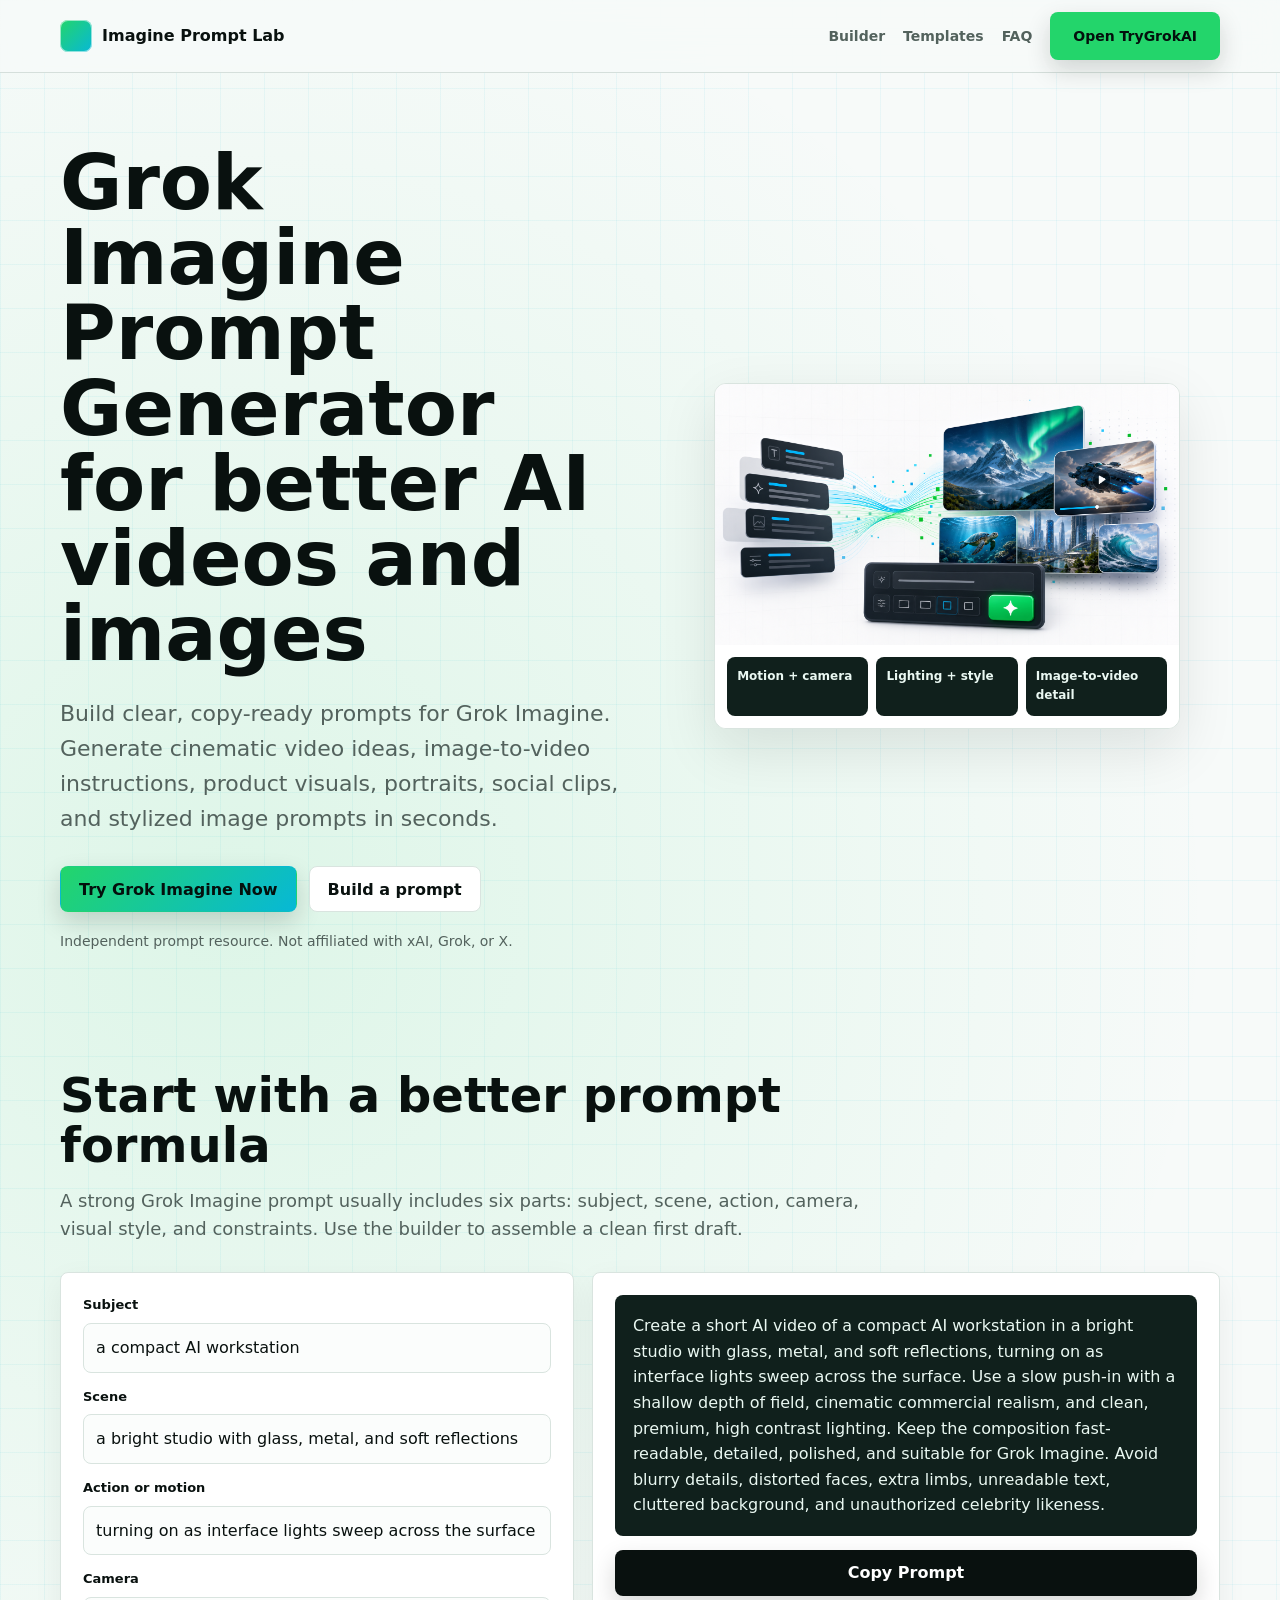
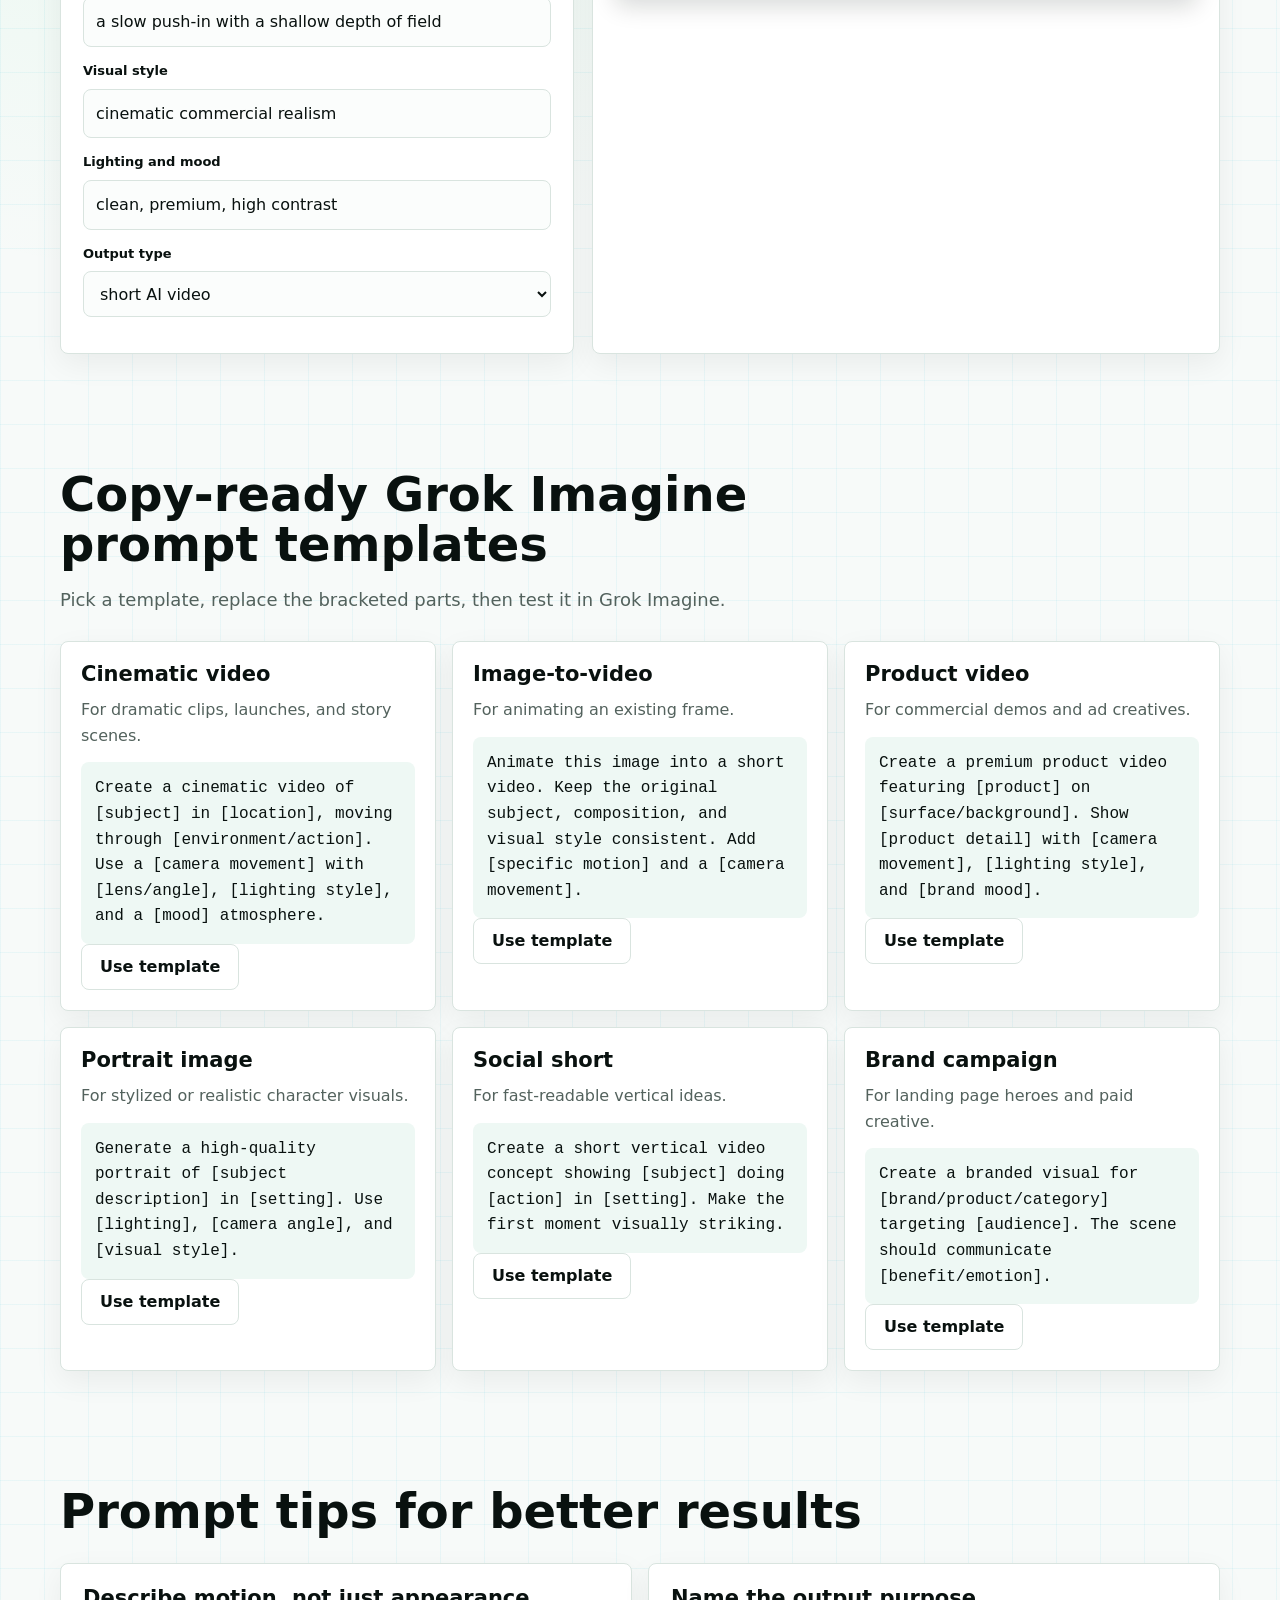
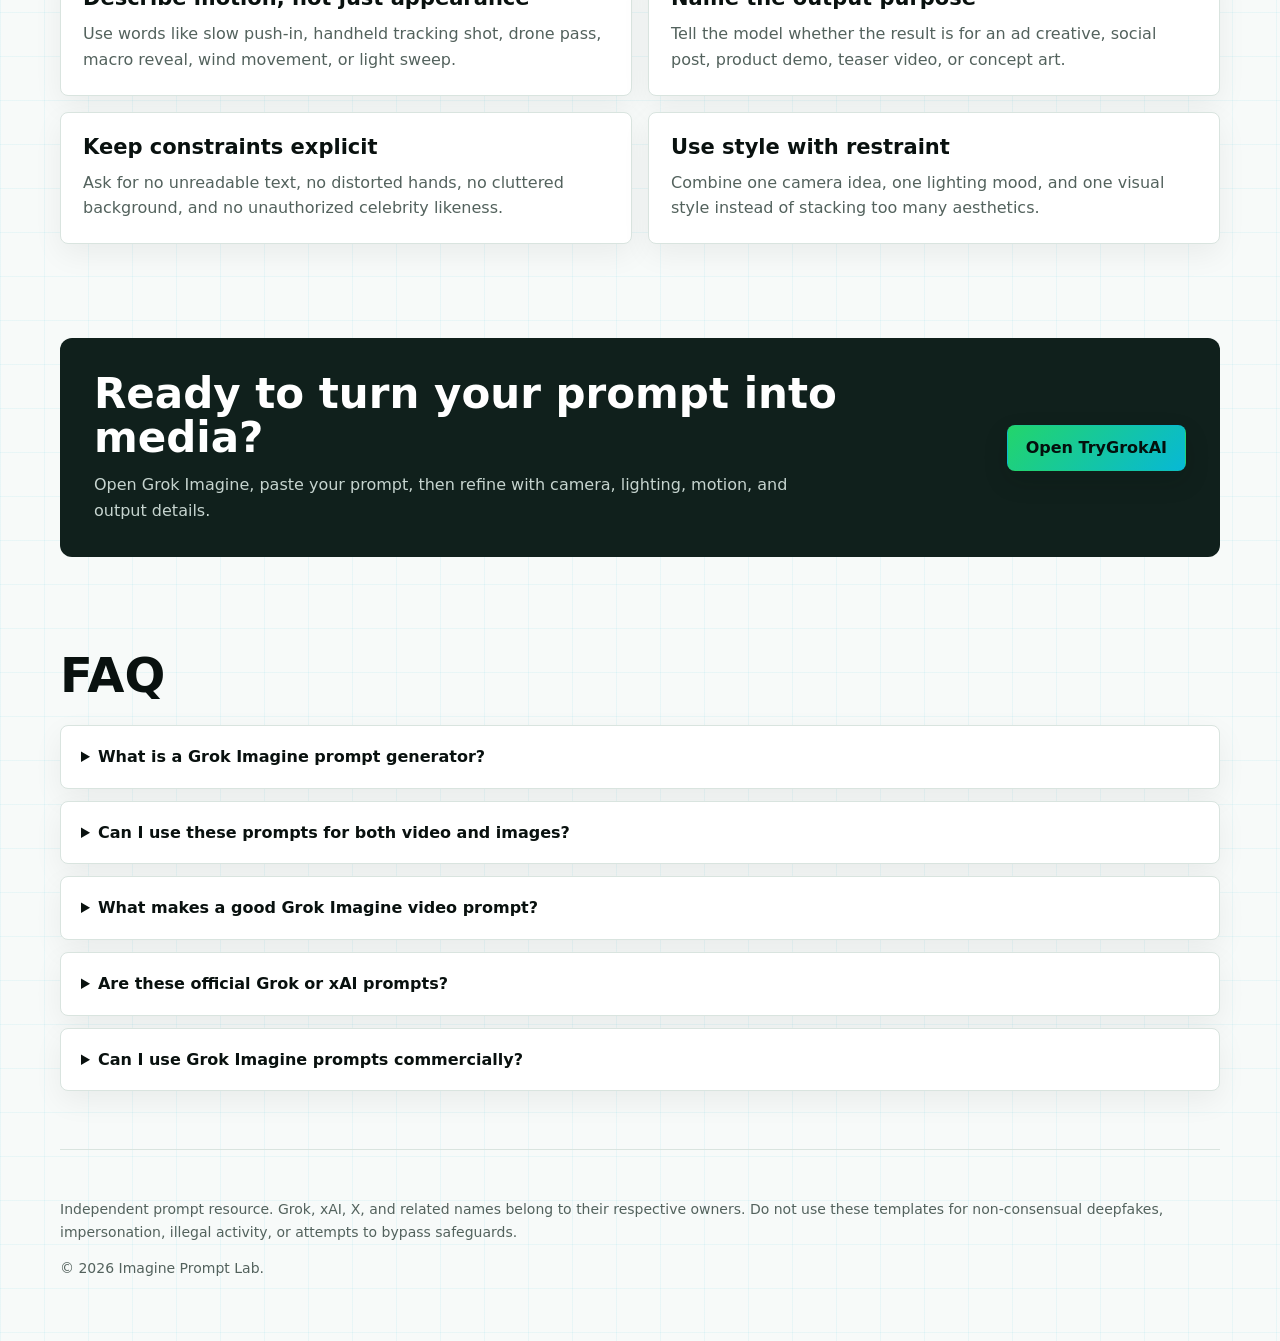
==== index.html @ 65dd89b3 "Initial GitHub Pages landing page" ====
<!doctype html>
<html lang="en">
<head>
  <meta charset="utf-8">
  <meta name="viewport" content="width=device-width, initial-scale=1">
  <title>Grok Imagine Prompt Generator | Video & Image Prompt Templates</title>
  <meta name="description" content="Create copy-ready Grok Imagine prompts for AI videos, images, cinematic scenes, product shots, portraits, and social clips. Start with structured prompt templates.">
  <meta name="robots" content="index,follow">
  <link rel="canonical" href="https://xianyu110.github.io/grok-imagine-prompt-generator/">
  <meta property="og:title" content="Grok Imagine Prompt Generator">
  <meta property="og:description" content="Build clear, copy-ready prompts for Grok Imagine video, image, and image-to-video workflows.">
  <meta property="og:type" content="website">
  <meta property="og:image" content="assets/hero.png">
  <link rel="stylesheet" href="styles.css">
  <script type="application/ld+json">
  {
    "@context": "https://schema.org",
    "@type": "FAQPage",
    "mainEntity": [
      {"@type": "Question", "name": "What is a Grok Imagine prompt generator?", "acceptedAnswer": {"@type": "Answer", "text": "A Grok Imagine prompt generator helps you turn a rough idea into a structured prompt for AI image or video generation. It organizes details like subject, motion, camera, lighting, style, and output format."}},
      {"@type": "Question", "name": "Can I use these prompts for both video and images?", "acceptedAnswer": {"@type": "Answer", "text": "Yes. The templates are written for visual generation workflows, including image prompts, video prompts, and image-to-video animation prompts."}},
      {"@type": "Question", "name": "What makes a good Grok Imagine video prompt?", "acceptedAnswer": {"@type": "Answer", "text": "A good video prompt describes movement clearly. Include the subject, action, camera motion, scene, lighting, mood, and intended use case."}},
      {"@type": "Question", "name": "Are these official Grok or xAI prompts?", "acceptedAnswer": {"@type": "Answer", "text": "No. This is an independent prompt resource and is not affiliated with xAI, Grok, or X."}},
      {"@type": "Question", "name": "Can I use Grok Imagine prompts commercially?", "acceptedAnswer": {"@type": "Answer", "text": "Commercial use depends on the platform terms, your input materials, and the rights attached to generated outputs. Always review the latest terms before using AI-generated media in ads, products, or client work."}}
    ]
  }
  </script>
</head>
<body>
  <header class="site-header">
    <nav class="nav" aria-label="Main navigation">
      <a class="brand" href="#top"><span class="brand-mark" aria-hidden="true"></span><span>Imagine Prompt Lab</span></a>
      <div class="nav-links">
        <a href="#builder">Builder</a>
        <a href="#templates">Templates</a>
        <a href="#faq">FAQ</a>
        <a class="button top-cta" href="https://trygrokai.asia/list/" rel="nofollow sponsored">Open TryGrokAI</a>
      </div>
    </nav>
  </header>

  <main id="top">
    <section class="hero">
      <div>
        <h1>Grok Imagine Prompt Generator for better AI videos and images</h1>
        <p class="hero-copy">Build clear, copy-ready prompts for Grok Imagine. Generate cinematic video ideas, image-to-video instructions, product visuals, portraits, social clips, and stylized image prompts in seconds.</p>
        <div class="hero-actions">
          <a class="button primary" href="https://trygrokai.asia/list/" rel="nofollow sponsored">Try Grok Imagine Now</a>
          <a class="button secondary" href="#builder">Build a prompt</a>
        </div>
        <p class="hero-note">Independent prompt resource. Not affiliated with xAI, Grok, or X.</p>
      </div>
      <figure class="hero-card" aria-label="Abstract prompt generator interface">
        <img src="assets/hero.png" alt="Abstract prompt cards flowing into AI image and video thumbnails">
        <figcaption class="prompt-ribbon">
          <span>Motion + camera</span>
          <span>Lighting + style</span>
          <span>Image-to-video detail</span>
        </figcaption>
      </figure>
    </section>

    <section class="section" id="builder">
      <h2>Start with a better prompt formula</h2>
      <p class="section-lede">A strong Grok Imagine prompt usually includes six parts: subject, scene, action, camera, visual style, and constraints. Use the builder to assemble a clean first draft.</p>
      <div class="builder">
        <form class="panel">
          <div class="field">
            <label for="subject">Subject</label>
            <input id="subject" value="a compact AI workstation">
          </div>
          <div class="field">
            <label for="scene">Scene</label>
            <input id="scene" value="a bright studio with glass, metal, and soft reflections">
          </div>
          <div class="field">
            <label for="action">Action or motion</label>
            <input id="action" value="turning on as interface lights sweep across the surface">
          </div>
          <div class="field">
            <label for="camera">Camera</label>
            <input id="camera" value="a slow push-in with a shallow depth of field">
          </div>
          <div class="field">
            <label for="style">Visual style</label>
            <input id="style" value="cinematic commercial realism">
          </div>
          <div class="field">
            <label for="mood">Lighting and mood</label>
            <input id="mood" value="clean, premium, high contrast">
          </div>
          <div class="field">
            <label for="format">Output type</label>
            <select id="format">
              <option>short AI video</option>
              <option>image prompt</option>
              <option>image-to-video animation</option>
              <option>social media short</option>
              <option>product visual</option>
            </select>
          </div>
        </form>
        <div class="output">
          <div id="prompt-output" class="output-text" aria-live="polite"></div>
          <button id="copy-prompt" type="button">Copy Prompt</button>
        </div>
      </div>
    </section>

    <section class="section" id="templates">
      <h2>Copy-ready Grok Imagine prompt templates</h2>
      <p class="section-lede">Pick a template, replace the bracketed parts, then test it in Grok Imagine.</p>
      <div class="grid">
        <article class="template-card">
          <h3>Cinematic video</h3>
          <p>For dramatic clips, launches, and story scenes.</p>
          <code>Create a cinematic video of [subject] in [location], moving through [environment/action]. Use a [camera movement] with [lens/angle], [lighting style], and a [mood] atmosphere.</code>
          <button class="secondary" type="button" data-template="Create a cinematic video of [subject] in [location], moving through [environment/action]. Use a [camera movement] with [lens/angle], [lighting style], and a [mood] atmosphere. The scene should feel [genre/style], with natural motion, rich detail, and a polished film look.">Use template</button>
        </article>
        <article class="template-card">
          <h3>Image-to-video</h3>
          <p>For animating an existing frame.</p>
          <code>Animate this image into a short video. Keep the original subject, composition, and visual style consistent. Add [specific motion] and a [camera movement].</code>
          <button class="secondary" type="button" data-template="Animate this image into a short video. Keep the original subject, composition, and visual style consistent. Add [specific motion], subtle environmental movement such as [wind/light/water/particles], and a [camera movement]. Preserve identity, colors, and details while making the scene feel alive.">Use template</button>
        </article>
        <article class="template-card">
          <h3>Product video</h3>
          <p>For commercial demos and ad creatives.</p>
          <code>Create a premium product video featuring [product] on [surface/background]. Show [product detail] with [camera movement], [lighting style], and [brand mood].</code>
          <button class="secondary" type="button" data-template="Create a premium product video featuring [product] on [surface/background]. Show [product detail] with [camera movement], [lighting style], and [brand mood]. Emphasize texture, materials, usability, and a clean commercial look suitable for [ad/social/website].">Use template</button>
        </article>
        <article class="template-card">
          <h3>Portrait image</h3>
          <p>For stylized or realistic character visuals.</p>
          <code>Generate a high-quality portrait of [subject description] in [setting]. Use [lighting], [camera angle], and [visual style].</code>
          <button class="secondary" type="button" data-template="Generate a high-quality portrait of [subject description] in [setting]. Use [lighting], [camera angle], and [visual style]. The expression should feel [emotion], with detailed skin texture, natural posture, realistic clothing, and a clean background.">Use template</button>
        </article>
        <article class="template-card">
          <h3>Social short</h3>
          <p>For fast-readable vertical ideas.</p>
          <code>Create a short vertical video concept showing [subject] doing [action] in [setting]. Make the first moment visually striking.</code>
          <button class="secondary" type="button" data-template="Create a short vertical video concept showing [subject] doing [action] in [setting]. Make the first moment visually striking, with fast-readable composition, strong motion, [style], and a clear mood. Optimized for TikTok, Reels, and Shorts.">Use template</button>
        </article>
        <article class="template-card">
          <h3>Brand campaign</h3>
          <p>For landing page heroes and paid creative.</p>
          <code>Create a branded visual for [brand/product/category] targeting [audience]. The scene should communicate [benefit/emotion].</code>
          <button class="secondary" type="button" data-template="Create a branded visual for [brand/product/category] targeting [audience]. The scene should communicate [benefit/emotion], using [color palette], [composition], and [style]. Keep it clean, premium, and suitable for a landing page hero or paid ad creative.">Use template</button>
        </article>
      </div>
    </section>

    <section class="section">
      <h2>Prompt tips for better results</h2>
      <div class="tips">
        <article class="tip"><h3>Describe motion, not just appearance</h3><p>Use words like slow push-in, handheld tracking shot, drone pass, macro reveal, wind movement, or light sweep.</p></article>
        <article class="tip"><h3>Name the output purpose</h3><p>Tell the model whether the result is for an ad creative, social post, product demo, teaser video, or concept art.</p></article>
        <article class="tip"><h3>Keep constraints explicit</h3><p>Ask for no unreadable text, no distorted hands, no cluttered background, and no unauthorized celebrity likeness.</p></article>
        <article class="tip"><h3>Use style with restraint</h3><p>Combine one camera idea, one lighting mood, and one visual style instead of stacking too many aesthetics.</p></article>
      </div>
    </section>

    <section class="cta-band">
      <div>
        <h2>Ready to turn your prompt into media?</h2>
        <p>Open Grok Imagine, paste your prompt, then refine with camera, lighting, motion, and output details.</p>
      </div>
      <a class="button primary" href="https://trygrokai.asia/list/" rel="nofollow sponsored">Open TryGrokAI</a>
    </section>

    <section class="section" id="faq">
      <h2>FAQ</h2>
      <div class="faq-list">
        <details class="faq-item"><summary>What is a Grok Imagine prompt generator?</summary><p>It helps turn a rough idea into a structured prompt for AI image or video generation, including subject, motion, camera, lighting, style, and output format.</p></details>
        <details class="faq-item"><summary>Can I use these prompts for both video and images?</summary><p>Yes. The templates cover image prompts, video prompts, and image-to-video animation prompts.</p></details>
        <details class="faq-item"><summary>What makes a good Grok Imagine video prompt?</summary><p>A good video prompt describes movement clearly and includes subject, action, camera motion, scene, lighting, mood, and intended use case.</p></details>
        <details class="faq-item"><summary>Are these official Grok or xAI prompts?</summary><p>No. This is an independent prompt resource and is not affiliated with xAI, Grok, or X.</p></details>
        <details class="faq-item"><summary>Can I use Grok Imagine prompts commercially?</summary><p>Commercial use depends on platform terms, input rights, and generated output rights. Review the latest terms before commercial use.</p></details>
      </div>
    </section>
  </main>

  <footer class="footer">
    <p>Independent prompt resource. Grok, xAI, X, and related names belong to their respective owners. Do not use these templates for non-consensual deepfakes, impersonation, illegal activity, or attempts to bypass safeguards.</p>
    <p>&copy; <span data-year></span> Imagine Prompt Lab.</p>
  </footer>

  <script src="script.js"></script>
</body>
</html>
---- styles.css ----
:root {
  --bg: #f7faf9;
  --paper: #ffffff;
  --ink: #09110f;
  --muted: #53625d;
  --line: #d9e4df;
  --green: #23d56b;
  --green-dark: #0b8f45;
  --cyan: #07b8d6;
  --navy: #10201c;
  --soft: #eef8f4;
  --shadow: 0 20px 55px rgba(9, 17, 15, 0.1);
  font-family: Inter, ui-sans-serif, system-ui, -apple-system, BlinkMacSystemFont, "Segoe UI", sans-serif;
}

* {
  box-sizing: border-box;
}

html {
  scroll-behavior: smooth;
}

body {
  margin: 0;
  color: var(--ink);
  background:
    radial-gradient(circle at 18% 20%, rgba(35, 213, 107, 0.12), transparent 26%),
    linear-gradient(rgba(7, 184, 214, 0.06) 1px, transparent 1px),
    linear-gradient(90deg, rgba(7, 184, 214, 0.06) 1px, transparent 1px),
    var(--bg);
  background-size: auto, 44px 44px, 44px 44px, auto;
  line-height: 1.6;
}

a {
  color: inherit;
}

.site-header {
  position: sticky;
  top: 0;
  z-index: 20;
  border-bottom: 1px solid rgba(174, 190, 184, 0.45);
  background: rgba(247, 250, 249, 0.9);
  backdrop-filter: blur(16px);
}

.nav {
  width: min(1160px, calc(100% - 40px));
  min-height: 72px;
  margin: 0 auto;
  display: flex;
  align-items: center;
  justify-content: space-between;
  gap: 24px;
}

.brand {
  display: flex;
  align-items: center;
  gap: 10px;
  font-weight: 850;
  text-decoration: none;
}

.brand-mark {
  width: 32px;
  height: 32px;
  border-radius: 8px;
  background:
    linear-gradient(135deg, var(--green), var(--cyan));
  box-shadow: inset 0 0 0 1px rgba(255, 255, 255, 0.55);
}

.nav-links {
  display: flex;
  align-items: center;
  gap: 18px;
  color: var(--muted);
  font-size: 14px;
  font-weight: 650;
}

.nav-links a {
  text-decoration: none;
}

.button,
button {
  display: inline-flex;
  align-items: center;
  justify-content: center;
  min-height: 46px;
  padding: 0 18px;
  border: 1px solid transparent;
  border-radius: 8px;
  background: var(--ink);
  color: #fff;
  font: inherit;
  font-weight: 800;
  text-decoration: none;
  cursor: pointer;
  box-shadow: 0 10px 24px rgba(9, 17, 15, 0.16);
}

.button.primary {
  background: linear-gradient(135deg, var(--green), var(--cyan));
  color: #04100d;
}

.button.secondary,
button.secondary {
  background: #fff;
  color: var(--ink);
  border-color: var(--line);
  box-shadow: none;
}

.top-cta {
  min-height: 48px;
  padding-inline: 22px;
  background: var(--green);
  color: #04100d;
}

.hero {
  width: min(1160px, calc(100% - 40px));
  margin: 0 auto;
  padding: 72px 0 46px;
  display: grid;
  grid-template-columns: minmax(0, 1.02fr) minmax(360px, 0.98fr);
  gap: 46px;
  align-items: center;
}

.hero h1 {
  margin: 0;
  max-width: 800px;
  font-size: clamp(42px, 7vw, 76px);
  line-height: 0.99;
  letter-spacing: 0;
}

.hero-copy {
  margin: 24px 0 0;
  max-width: 700px;
  color: var(--muted);
  font-size: clamp(18px, 2vw, 22px);
}

.hero-actions {
  margin-top: 30px;
  display: flex;
  flex-wrap: wrap;
  gap: 12px;
}

.hero-note {
  margin-top: 18px;
  color: var(--muted);
  font-size: 14px;
}

.hero-card {
  border: 1px solid var(--line);
  border-radius: 12px;
  background: var(--paper);
  box-shadow: var(--shadow);
  overflow: hidden;
}

.hero-card img {
  display: block;
  width: 100%;
  aspect-ratio: 16 / 9;
  object-fit: cover;
}

.prompt-ribbon {
  display: grid;
  grid-template-columns: repeat(3, 1fr);
  gap: 8px;
  padding: 12px;
  background: var(--paper);
}

.prompt-ribbon span {
  min-height: 52px;
  padding: 10px;
  border-radius: 8px;
  background: var(--navy);
  color: #eaf8f2;
  font-size: 12px;
  font-weight: 780;
}

.section {
  width: min(1160px, calc(100% - 40px));
  margin: 0 auto;
  padding: 58px 0;
}

.section h2 {
  margin: 0;
  max-width: 820px;
  font-size: clamp(30px, 4vw, 48px);
  line-height: 1.04;
  letter-spacing: 0;
}

.section-lede {
  margin: 16px 0 0;
  max-width: 820px;
  color: var(--muted);
  font-size: 18px;
}

.builder {
  margin-top: 28px;
  display: grid;
  grid-template-columns: 0.9fr 1.1fr;
  gap: 18px;
}

.panel,
.template-card,
.faq-item,
.tip,
.output {
  border: 1px solid var(--line);
  border-radius: 8px;
  background: var(--paper);
  box-shadow: 0 10px 30px rgba(9, 17, 15, 0.06);
}

.panel {
  padding: 22px;
}

.field {
  display: grid;
  gap: 7px;
  margin-bottom: 14px;
}

label {
  font-size: 13px;
  font-weight: 850;
  color: var(--ink);
}

input,
select,
textarea {
  width: 100%;
  min-height: 46px;
  border: 1px solid var(--line);
  border-radius: 8px;
  padding: 11px 12px;
  background: #fbfdfc;
  color: var(--ink);
  font: inherit;
}

textarea {
  min-height: 138px;
  resize: vertical;
}

.output {
  padding: 22px;
  display: flex;
  flex-direction: column;
  gap: 14px;
}

.output-text {
  min-height: 220px;
  padding: 18px;
  border-radius: 8px;
  background: var(--navy);
  color: #eaf8f2;
  font-size: 16px;
  white-space: pre-wrap;
}

.grid {
  display: grid;
  grid-template-columns: repeat(3, 1fr);
  gap: 16px;
  margin-top: 26px;
}

.template-card {
  padding: 20px;
}

.template-card h3,
.tip h3 {
  margin: 0 0 10px;
  font-size: 21px;
  line-height: 1.2;
}

.template-card p,
.tip p {
  margin: 0;
  color: var(--muted);
}

.template-card code {
  display: block;
  margin-top: 14px;
  padding: 14px;
  border-radius: 8px;
  background: #eef8f4;
  color: var(--ink);
  font-family: ui-monospace, SFMono-Regular, Menlo, Consolas, monospace;
  white-space: pre-wrap;
}

.tips {
  display: grid;
  grid-template-columns: repeat(2, 1fr);
  gap: 16px;
  margin-top: 26px;
}

.tip {
  padding: 22px;
}

.cta-band {
  width: min(1160px, calc(100% - 40px));
  margin: 36px auto;
  padding: 34px;
  border-radius: 12px;
  background: var(--navy);
  color: #fff;
  display: grid;
  grid-template-columns: 1fr auto;
  gap: 24px;
  align-items: center;
}

.cta-band h2 {
  margin: 0;
  font-size: clamp(28px, 4vw, 42px);
  line-height: 1.05;
}

.cta-band p {
  margin: 12px 0 0;
  max-width: 720px;
  color: #c6d4cf;
}

.faq-list {
  margin-top: 24px;
  display: grid;
  gap: 12px;
}

.faq-item summary {
  cursor: pointer;
  padding: 18px 20px;
  font-weight: 800;
}

.faq-item p {
  margin: 0;
  padding: 0 20px 18px;
  color: var(--muted);
}

.footer {
  width: min(1160px, calc(100% - 40px));
  margin: 0 auto;
  padding: 34px 0 48px;
  color: var(--muted);
  border-top: 1px solid var(--line);
  font-size: 14px;
}

@media (max-width: 900px) {
  .nav {
    width: min(100% - 28px, 1160px);
  }

  .nav-links a {
    display: none;
  }

  .hero,
  .builder,
  .cta-band {
    grid-template-columns: 1fr;
  }

  .hero,
  .section,
  .cta-band,
  .footer {
    width: min(100% - 28px, 1160px);
  }

  .hero {
    padding-top: 44px;
  }

  .grid,
  .tips {
    grid-template-columns: 1fr;
  }
}

@media (max-width: 560px) {
  .top-cta {
    min-width: 156px;
    padding-inline: 12px;
    font-size: 14px;
  }

  .hero-actions .button,
  .cta-band .button,
  .output button {
    width: 100%;
  }

  .prompt-ribbon {
    grid-template-columns: 1fr;
  }

  .section {
    padding: 42px 0;
  }
}
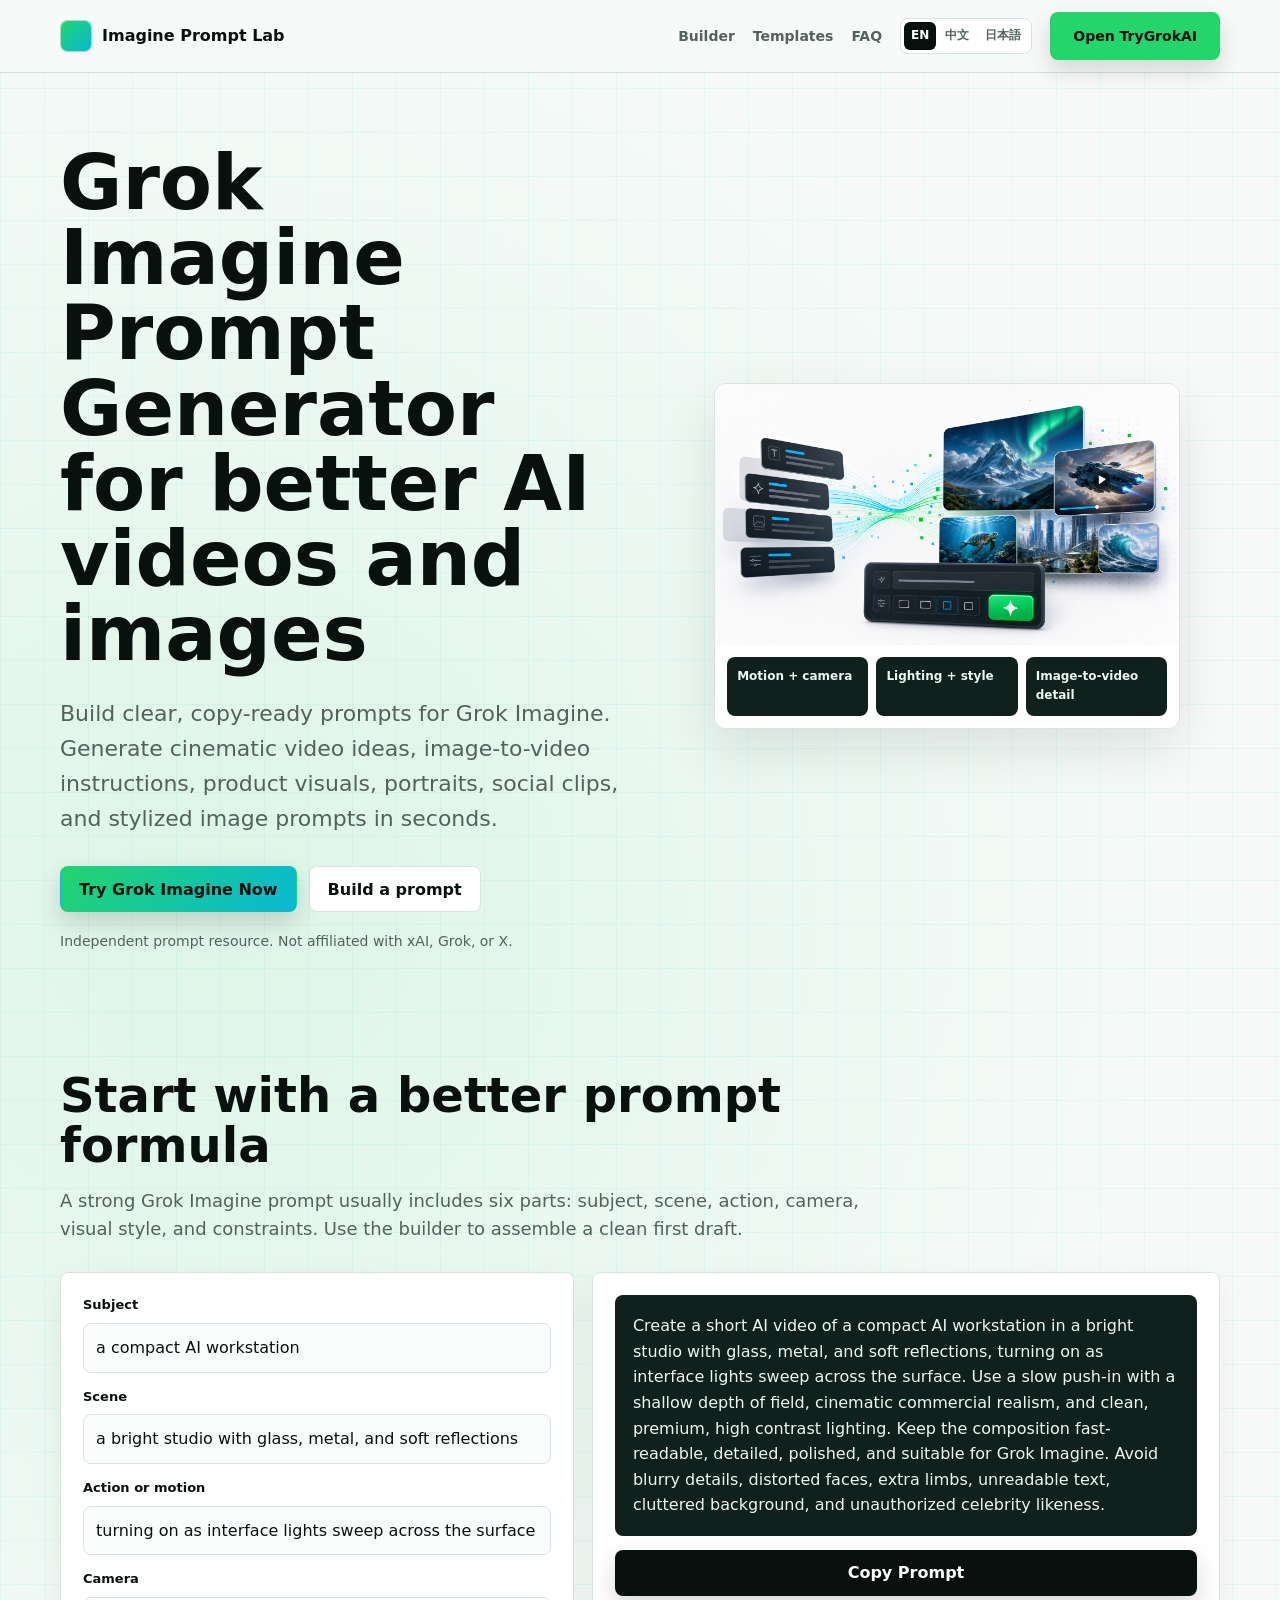
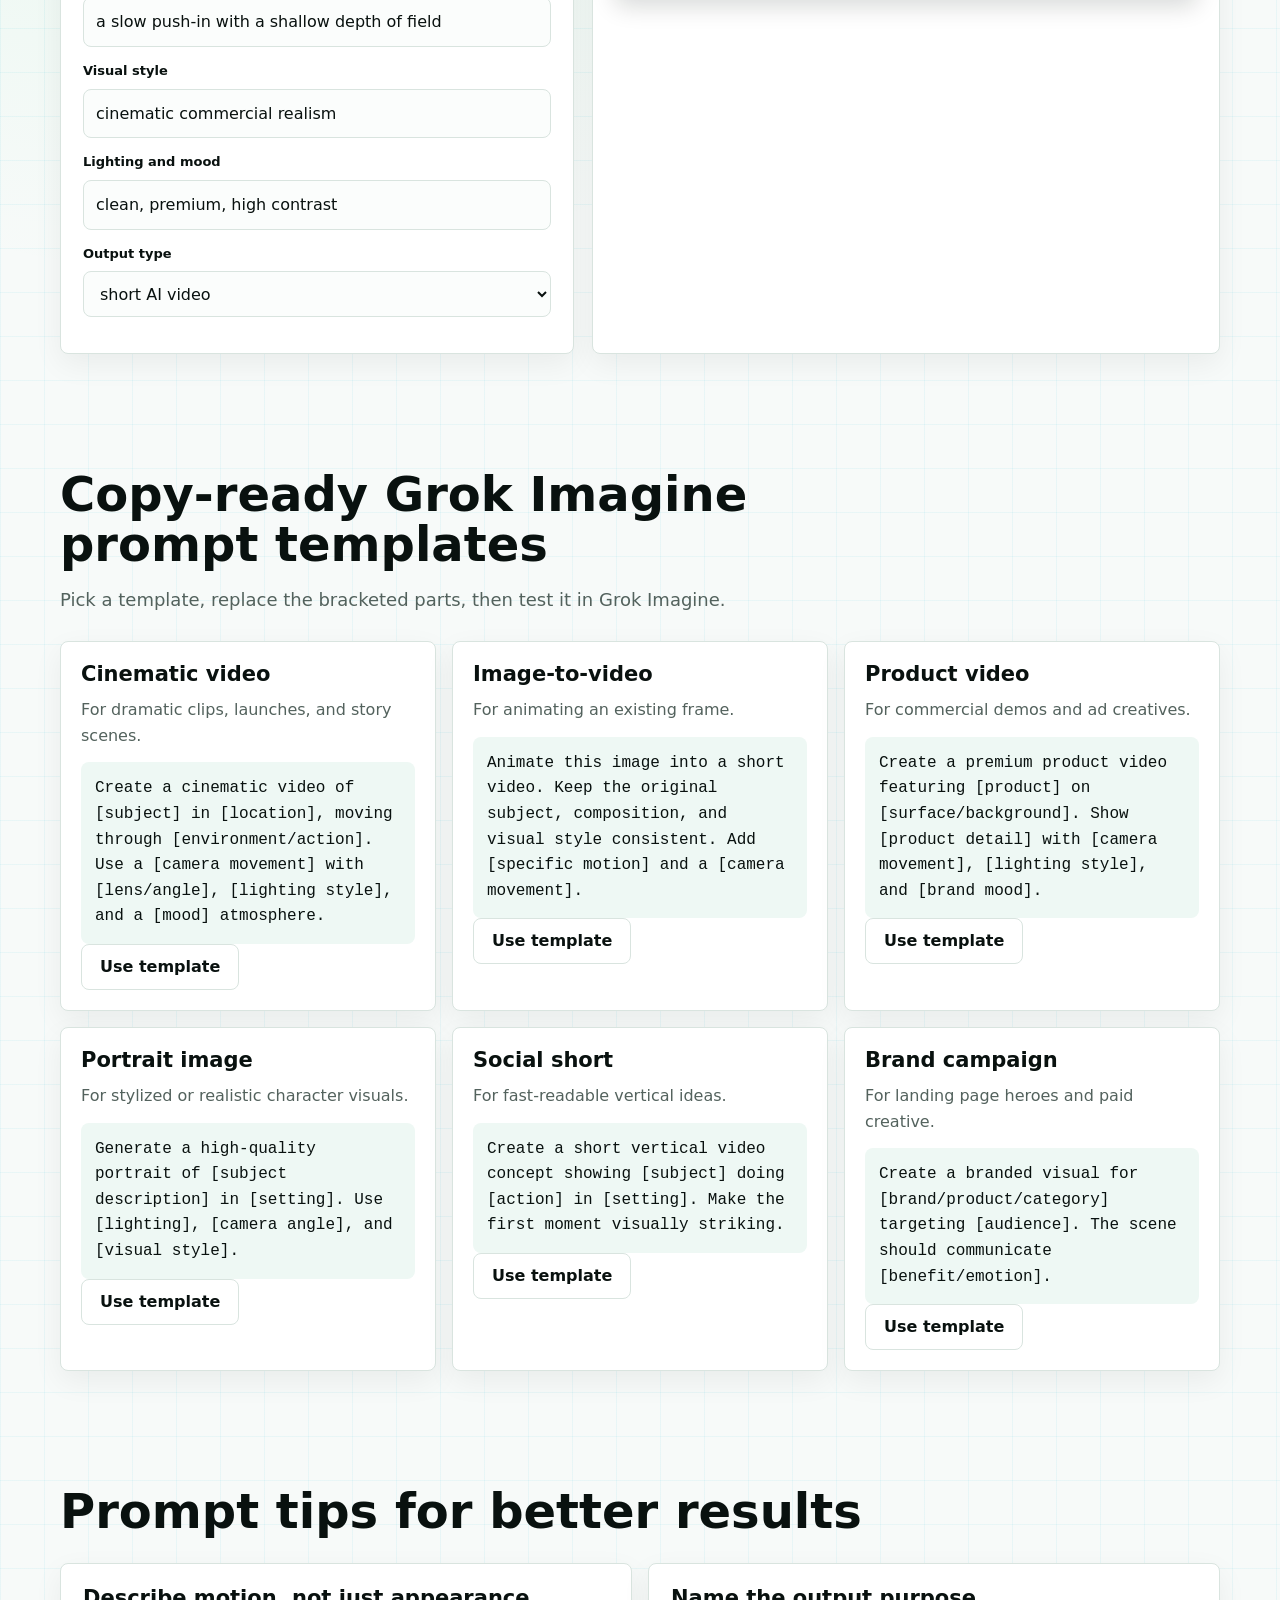
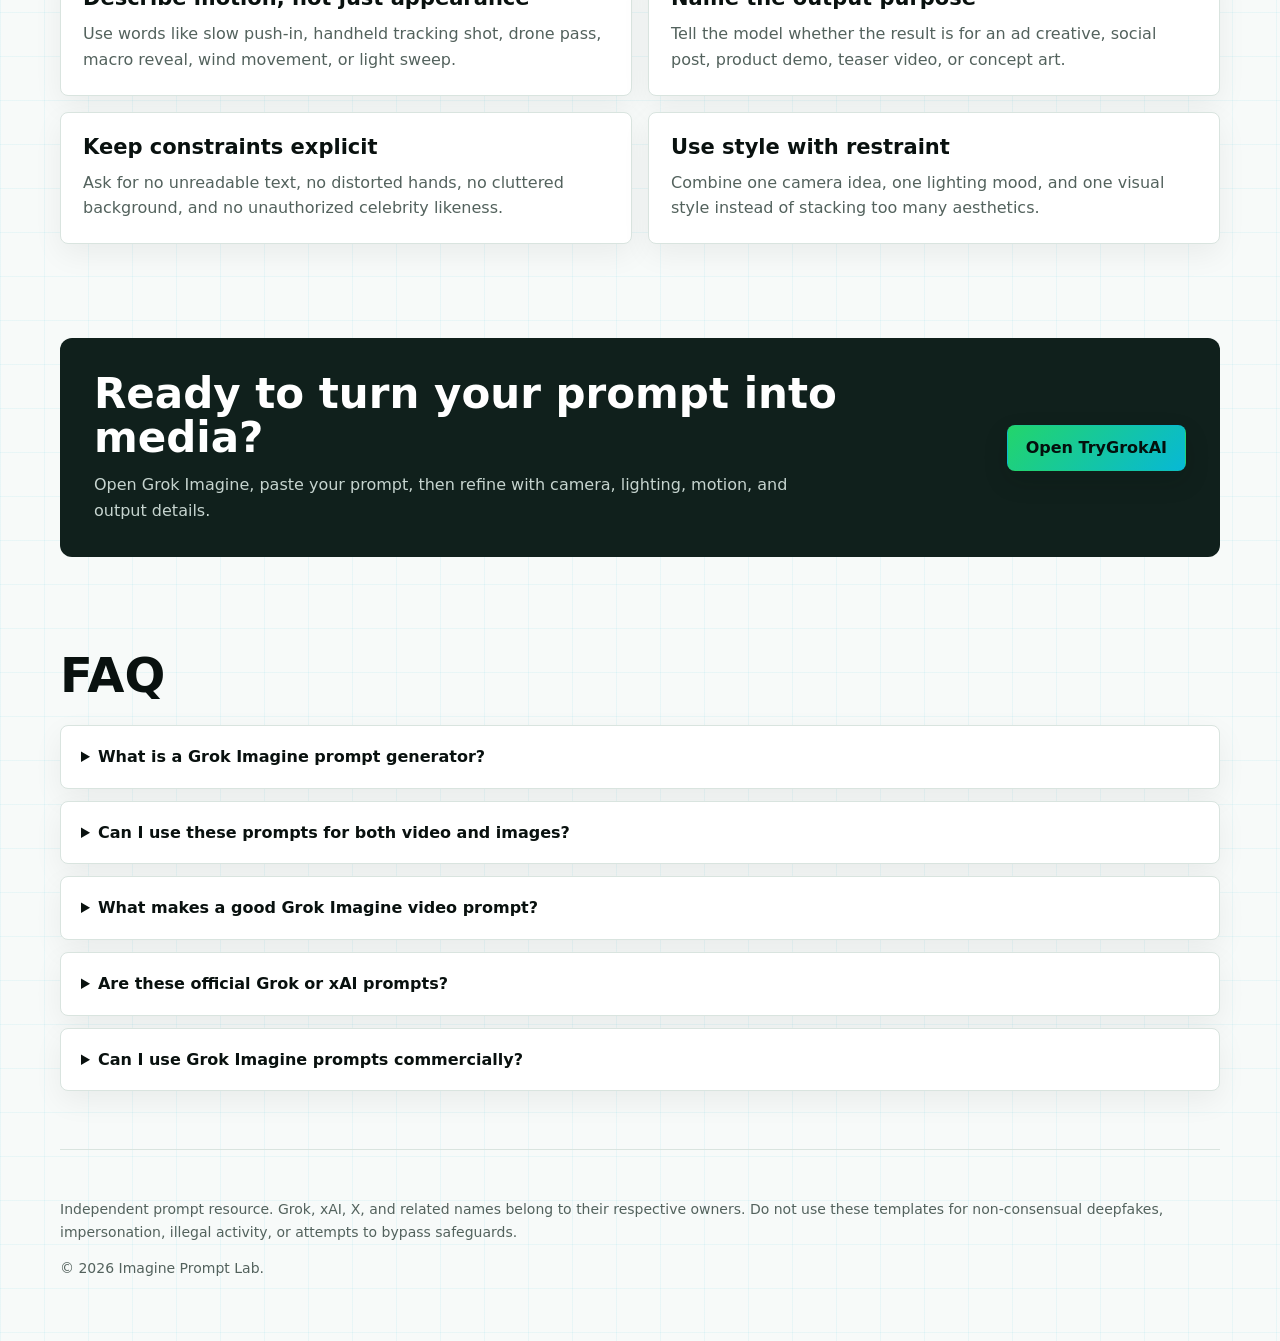
==== commit a4da00b9: "Add multilingual SEO pages" ====
--- a/index.html
+++ b/index.html
@@ -1,5 +1,5 @@
 <!doctype html>
-<html lang="en">
+<html lang="en-US">
 <head>
   <meta charset="utf-8">
   <meta name="viewport" content="width=device-width, initial-scale=1">
@@ -7,10 +7,22 @@
   <meta name="description" content="Create copy-ready Grok Imagine prompts for AI videos, images, cinematic scenes, product shots, portraits, and social clips. Start with structured prompt templates.">
   <meta name="robots" content="index,follow">
   <link rel="canonical" href="https://xianyu110.github.io/grok-imagine-prompt-generator/">
+  <link rel="alternate" hreflang="en-US" href="https://xianyu110.github.io/grok-imagine-prompt-generator/">
+  <link rel="alternate" hreflang="zh-CN" href="https://xianyu110.github.io/grok-imagine-prompt-generator/zh-cn/">
+  <link rel="alternate" hreflang="ja" href="https://xianyu110.github.io/grok-imagine-prompt-generator/ja/">
+  <link rel="alternate" hreflang="x-default" href="https://xianyu110.github.io/grok-imagine-prompt-generator/">
   <meta property="og:title" content="Grok Imagine Prompt Generator">
   <meta property="og:description" content="Build clear, copy-ready prompts for Grok Imagine video, image, and image-to-video workflows.">
   <meta property="og:type" content="website">
-  <meta property="og:image" content="assets/hero.png">
+  <meta property="og:url" content="https://xianyu110.github.io/grok-imagine-prompt-generator/">
+  <meta property="og:locale" content="en_US">
+  <meta property="og:locale:alternate" content="zh_CN">
+  <meta property="og:locale:alternate" content="ja_JP">
+  <meta property="og:image" content="https://xianyu110.github.io/grok-imagine-prompt-generator/assets/hero.png">
+  <meta name="twitter:card" content="summary_large_image">
+  <meta name="twitter:title" content="Grok Imagine Prompt Generator">
+  <meta name="twitter:description" content="Build clear, copy-ready prompts for Grok Imagine video, image, and image-to-video workflows.">
+  <meta name="twitter:image" content="https://xianyu110.github.io/grok-imagine-prompt-generator/assets/hero.png">
   <link rel="stylesheet" href="styles.css">
   <script type="application/ld+json">
   {
@@ -34,6 +46,11 @@
         <a href="#builder">Builder</a>
         <a href="#templates">Templates</a>
         <a href="#faq">FAQ</a>
+        <span class="language-switch" aria-label="Language versions">
+          <a aria-current="page" href="./">EN</a>
+          <a href="zh-cn/">中文</a>
+          <a href="ja/">日本語</a>
+        </span>
         <a class="button top-cta" href="https://trygrokai.asia/list/" rel="nofollow sponsored">Open TryGrokAI</a>
       </div>
     </nav>
--- a/styles.css
+++ b/styles.css
@@ -86,6 +86,28 @@
   text-decoration: none;
 }
 
+.language-switch {
+  display: inline-flex;
+  align-items: center;
+  gap: 2px;
+  padding: 3px;
+  border: 1px solid var(--line);
+  border-radius: 8px;
+  background: rgba(255, 255, 255, 0.78);
+}
+
+.language-switch a {
+  padding: 4px 7px;
+  border-radius: 6px;
+  font-size: 12px;
+  color: var(--muted);
+}
+
+.language-switch a[aria-current="page"] {
+  background: var(--ink);
+  color: #fff;
+}
+
 .button,
 button {
   display: inline-flex;
@@ -392,6 +414,15 @@
     display: none;
   }
 
+  .nav-links .language-switch,
+  .nav-links .top-cta {
+    display: inline-flex;
+  }
+
+  .language-switch a {
+    display: inline-flex;
+  }
+
   .hero,
   .builder,
   .cta-band {
@@ -416,9 +447,26 @@
 }
 
 @media (max-width: 560px) {
+  .nav {
+    gap: 8px;
+    width: min(100% - 20px, 1160px);
+  }
+
+  .brand span:last-child {
+    display: none;
+  }
+
+  .nav-links {
+    gap: 8px;
+  }
+
+  .language-switch a {
+    padding-inline: 5px;
+  }
+
   .top-cta {
-    min-width: 156px;
-    padding-inline: 12px;
+    min-width: auto;
+    padding-inline: 10px;
     font-size: 14px;
   }
 
@@ -436,4 +484,3 @@
     padding: 42px 0;
   }
 }
-
